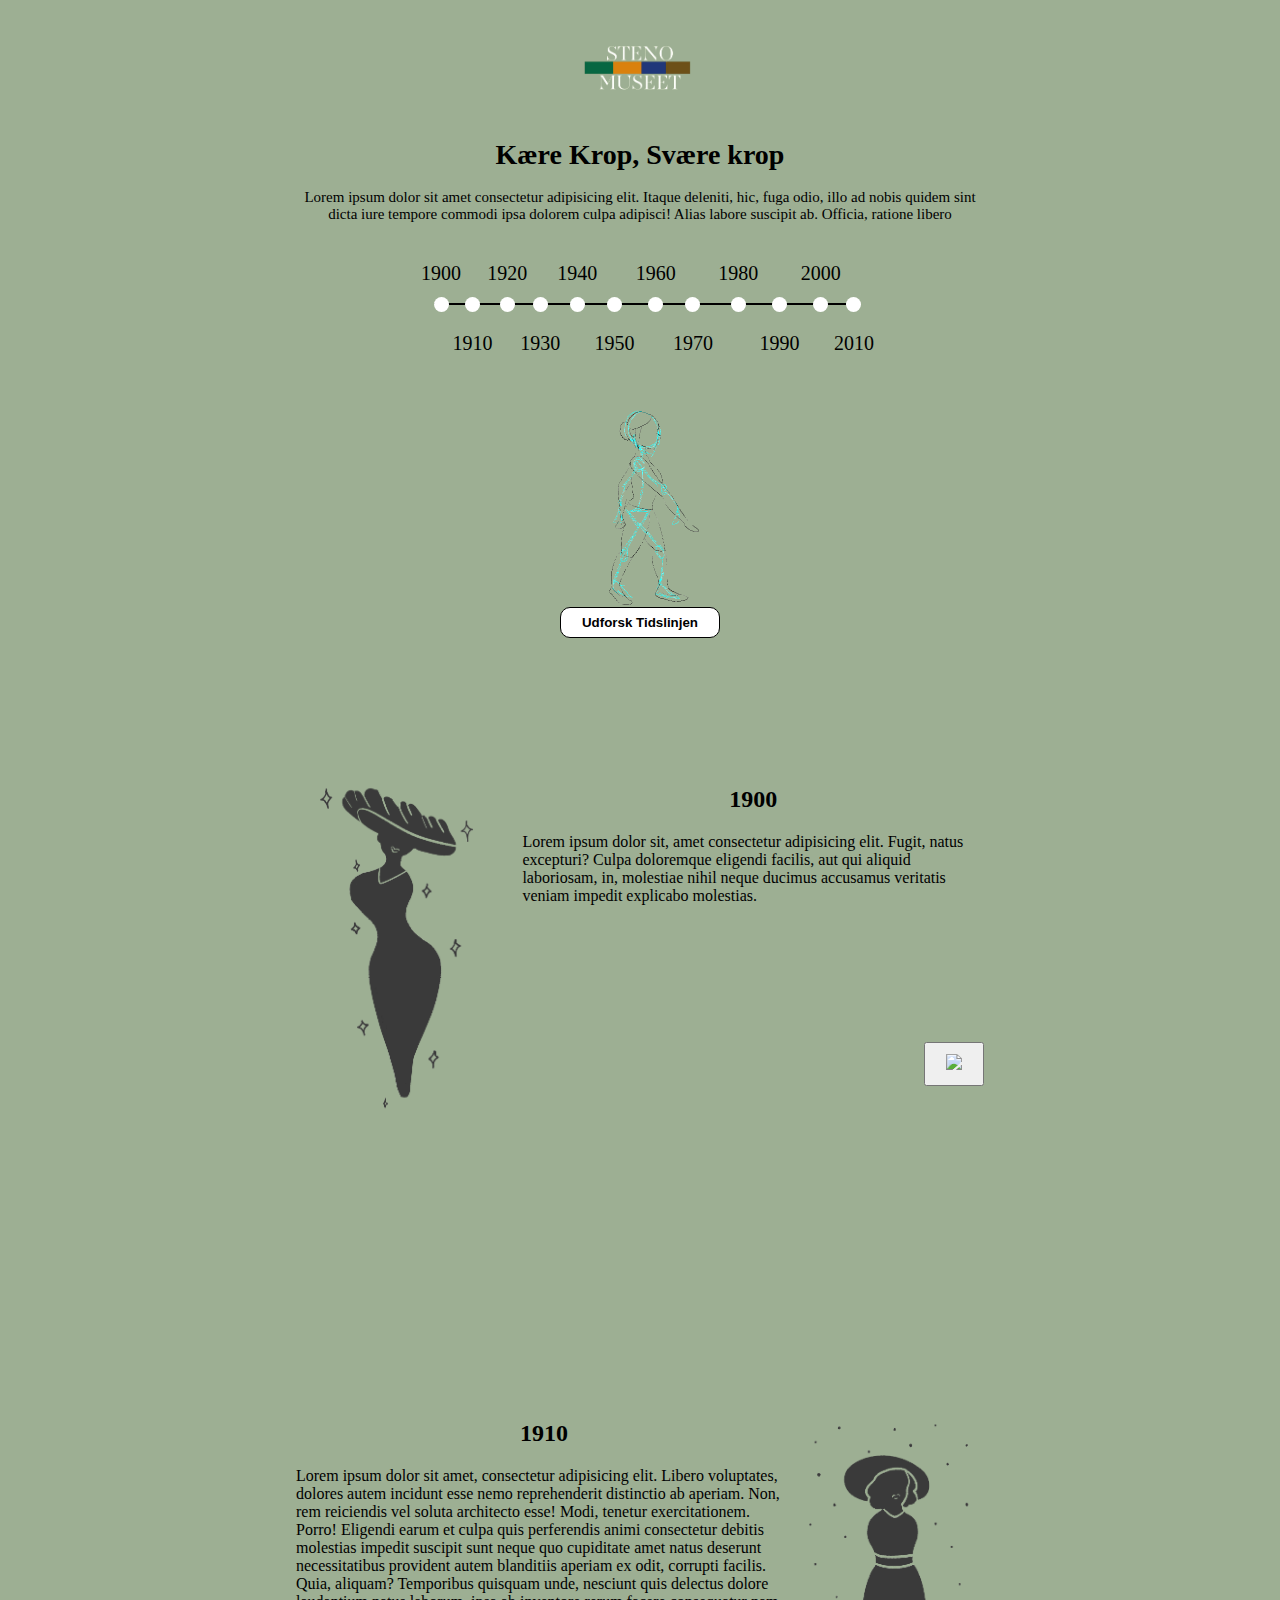
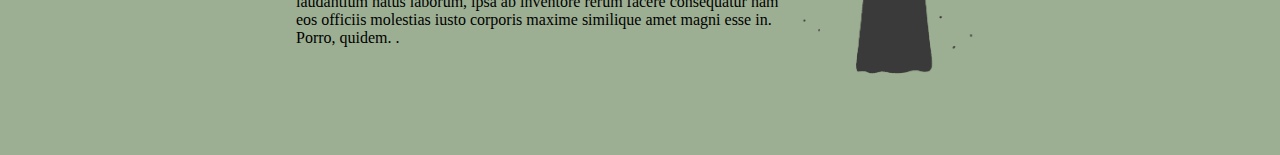
==== Interaktiv storytelling/index.html @ 1b2a59e1 "Add files via upload" ====
<!DOCTYPE html>
<html lang="en">
<head>
    <meta charset="UTF-8">
    <meta name="viewport" content="width=device-width, initial-scale=1.0">
    <link rel="stylesheet" href="style.css">
    <title>Kvindeidealer | Steno Museet </title>
</head>
<body>

    <!-- -->
    <section id="Start">
    <div class="steno-logo">
        <img src="img/Steno-logo-done.png" alt="Steno-Museet">
    </div>

 <div class="overskrift">
        <h1>Kære Krop, Svære krop</h1>
    </div>

    <div class="forord">
        <p>Lorem ipsum dolor sit amet consectetur adipisicing elit. Itaque deleniti, hic, fuga odio, illo ad nobis quidem sint dicta iure tempore commodi ipsa dolorem culpa adipisci! Alias labore suscipit ab.
        Officia, ratione libero
        </p>
    </div>

    <div class="timeline">
        <div class="line"></div>
        <a href="#1910" id="scroll-1910" class="point" data-year="1910"></a>
        <a href="#1920" id="scroll-1920" class="point" data-year="1920"></a>
        <a href="#1930" id="scroll-1930" class="point" data-year="1930"></a>
        <a href="#1940" id="scroll-1940" class="point" data-year="1940"></a>
        <a href="#1950" id="scroll-1950" class="point" data-year="1950"></a>
        <a href="#1900" id="scroll-1900" class="point" data-year="1900"></a>
        <a href="#1970" id="scroll-1970" class="point" data-year="1970"></a>
        <a href="#1980" id="scroll-1980" class="point" data-year="1980"></a>
        <a href="#1990" id="scroll-1990" class="point" data-year="1990"></a>
        <a href="#2000" id="scroll-2000" class="point" data-year="2000"></a>
        <a href="#2010" id="scroll-2010" class="point" data-year="2010"></a>
        <a href="#1960" id="scroll-1960" class="point" data-year="1960"></a>
    </div>
  
    <div class="kvinde">
        <img src="img/bitchwalking.gif" alt="">
    </div>

    <button class="udforsk-tidslinje" href="#1900">Udforsk Tidslinjen</button>
    </section>

<div class="container-1900" id="1900">  
    <div class="img-1900">
<img src="img/silluette_1900_animation.gif">
</div>

<div class="tekst-1900">
        <h2>1900</h2>
        <p>Lorem ipsum dolor sit, amet consectetur adipisicing elit. Fugit, natus excepturi? Culpa doloremque eligendi facilis, aut qui aliquid laboriosam, in, molestiae nihil neque ducimus accusamus veritatis veniam impedit explicabo molestias.</p>
    </div>
</div>

<!-- Knap -->
<div class="sf-knap">
    <button id="sf-popupBtn"><img src="img/"></button>
  </div>
  
    <!-- Popup vindue -->
    <div class="sf-popup" id="sf-popup">
      <div class="sf-popup-content">
        <span class="sf-close" id="sf-closeBtn">&times;</span>
        <p>Er dette udsagn sandt eller falsk?</p>
        <button id="sf-trueBtn">Sandt</button>
        <button id="sf-falseBtn">Falsk</button>
        <p id="sf-statement">Dit svar vil blive vist her.</p>
      </div>
    </div>

    <div class="lottie-container">
        <script src="https://unpkg.com/@lottiefiles/lottie-player@latest/dist/lottie-player.js">
        </script>
        <lottie-player src="https://lottie.host/e1548e8d-93fc-442f-a5ff-e5ebc742e019/BBO3mD6FBd.json"
            background="##080618" speed="1" loop autoplay direction="1" mode="normal"></lottie-player>
    </div>



    <div class="container-1910" id="1910"> 
    <div class="tekst-1910">
        <h2>1910</h2>
    <p>Lorem ipsum dolor sit amet, consectetur adipisicing elit. Libero voluptates, dolores autem incidunt esse nemo reprehenderit distinctio ab aperiam. Non, rem reiciendis vel soluta architecto esse! Modi, tenetur exercitationem. Porro!
    Eligendi earum et culpa quis perferendis animi consectetur debitis molestias impedit suscipit sunt neque quo cupiditate amet natus deserunt necessitatibus provident autem blanditiis aperiam ex odit, corrupti facilis. Quia, aliquam?
    Temporibus quisquam unde, nesciunt quis delectus dolore laudantium natus laborum, ipsa ab inventore rerum facere consequatur nam eos officiis molestias iusto corporis maxime similique amet magni esse in. Porro, quidem.
    .</p>
</div>
    <div class="img-1910">
        <img src="img/silluette_1910_animation.gif">
    </div>
</div>

</body>

<!-- Link til scroll script -->
<script src="scroll.js"></script>

<!-- Link til Sandt eller falsk script -->
<script src="sandtellerfalsk.js"></script>

<!-- Link til Animation scroll-->
<script src="animation-scroll.js"></script>
</html>
---- Interaktiv storytelling/style.css ----
body {
    background-color: #9DAF93;
    padding: 1rem 18rem;
}

.lottie-container {
  display: flex;
  align-items: center;
  justify-content: center;
  margin-top: 5rem;
}

lottie-player {
  width: 85px;
  height: 75px;
  filter: brightness(0);
}

/*Overskrift*/
.overskrift {
    text-align: center;
    font-size: 14px;
}

/*Logo*/
.steno-logo img {
    margin: 0 auto;
    display: block;
    max-width: 8rem;
}

/* Velkomst ord */
.forord {
    text-align: center;
    font-size: 15px;
}

/*Tidslinje Start*/
.timeline {
  width:60%;
  height: 2px; /* Tykkelsen af tidslinjen */
  background-color: black; /* Farven på tidslinjen */
  display: flex;
  align-items: center;
  justify-content: center;
  margin: 5rem auto; /* Centrerer tidslinjen vandret */
  position: relative; /* Til placering af punkter */
}

.line {
  width: 100%;
  height: 100%;
  display: flex;
  justify-content: center;
  align-items: center;
  position: absolute;
  top: 50%;
  transform: translateY(-50%);
}

.point {
  width: 15px; /* Diameteren på punkterne */
  height: 15px;
  background-color: white;
  border-radius: 100%; /* Gør punkterne runde */
  position: absolute;
  top: -1;
}

.point:nth-child(odd)::after {
  content: attr(data-year);
  font-size: 20px;
  position: absolute;
  top: -35px;
  left: 50%;
  transform: translateX(-50%);
  color: black; /* Ændrer farven på årstallet */
}

.point:nth-child(even)::after {
  content: attr(data-year);
  font-size: 20px;
  position: absolute;
  top: 35px;
  left: 50%;
  transform: translateX(-50%);
  color: black; /* Ændrer farven på årstallet */
}

.point:nth-child(7) { left: 0%; }
.point:nth-child(2) { left: 7.6%; }
.point:nth-child(3) { left: 16%; }
.point:nth-child(4) { left: 24%; }
.point:nth-child(5) { left: 33%; }
.point:nth-child(6) { left: 42%; }
.point:nth-child(8) { left: 61%; }
.point:nth-child(9) { left: 72%; }
.point:nth-child(10) { left: 82%; }
.point:nth-child(11) { left: 92%; }
.point:nth-child(12) { left: 100%; }
.point:nth-child(13) { left: 52%; }

/*Tidslinje Slut*/

/*Animeret silloutte*/
.kvinde img {
    display: block;
    margin: -3rem auto;
    max-width: 30rem;
}

/* Udforsk tidslinje knap*/
.udforsk-tidslinje {
    text-align: center;
    border: .5px solid black;
    border-radius: 10px;
    margin: 3rem auto;
    display: block;
    color: black;
    background-color: white;
    padding: 7px;
    width: 10rem;
    font-weight: bold;
}

/*Udforsk tidslinje knap hover effekt*/
.udforsk-tidslinje:hover {
    color: black;
    background-color: rgb(232, 229, 229);
    cursor: pointer;
}

/* 1900 - Start */

.sf-knap {
display: flex;
justify-content: flex-end;
z-index: -1000;
margin-top: -5rem;
}

.sf-knap button {
  padding: 10px 20px;
  font-size: 16px;
}

.sf-popup {
  display: none;
  position: fixed;
  top: 0;
  left: 0;
  width: 100%;
  height: 100%;
  background-color: rgba(0, 0, 0, 0.8);
  z-index: 1;
  justify-content: center;
  align-items: center;
}

#sf-trueBtn, #sf-falseBtn {
  border: 1px solid black;
  border-radius: 10px;
  margin: 1rem;
  background-color: white;
  color: black;
  padding: .5rem;
  cursor: pointer;
}

#sf-trueBtn:hover, #sf-falseBtn:hover {
  background-color: rgb(232, 229, 229);
  color: black;
}

#sf-popup.green {
  background-color: green; /* Stil for grøn baggrundsfarve */
}

#sf-popup.red {
  background-color: red; /* Stil for rød baggrundsfarve */
}

.sf-popup-content {
  padding: 20px;
  border-radius: 5px;
  text-align: center;
  max-width: 40rem;
  display: block;
  margin: 10rem auto 0 auto;
  background-color: #9DAF93;
}

.sf-close {
  position: fixed;
  top: 11rem;
  right: 28rem;
  font-size: 20px;
  cursor: pointer;
}


.container-1900 {
    display: flex;
    margin-top: 8rem;
  }
  
  .img-1900 {
    max-width: 30%;
  }
  
  .tekst-1900 {
    flex: 1;
    margin-left: 20px; /* Afstand mellem billede og tekst */
  }

  .tekst-1900 h2 {
    text-align: center;
  }
  
  /* Justering af billedets størrelse */
  .img-1900 img {
    max-width: 100%;
    height: auto;
  }

/*1900 - Slut */

/*1910 - Start*/

.tekst-1910 h2 {
text-align: center;
}


.container-1910 {
  display: flex;
  margin-top: 10rem;
}

.img-1910 img {
  max-width: 100%;
}

/*1910 - Slut*/
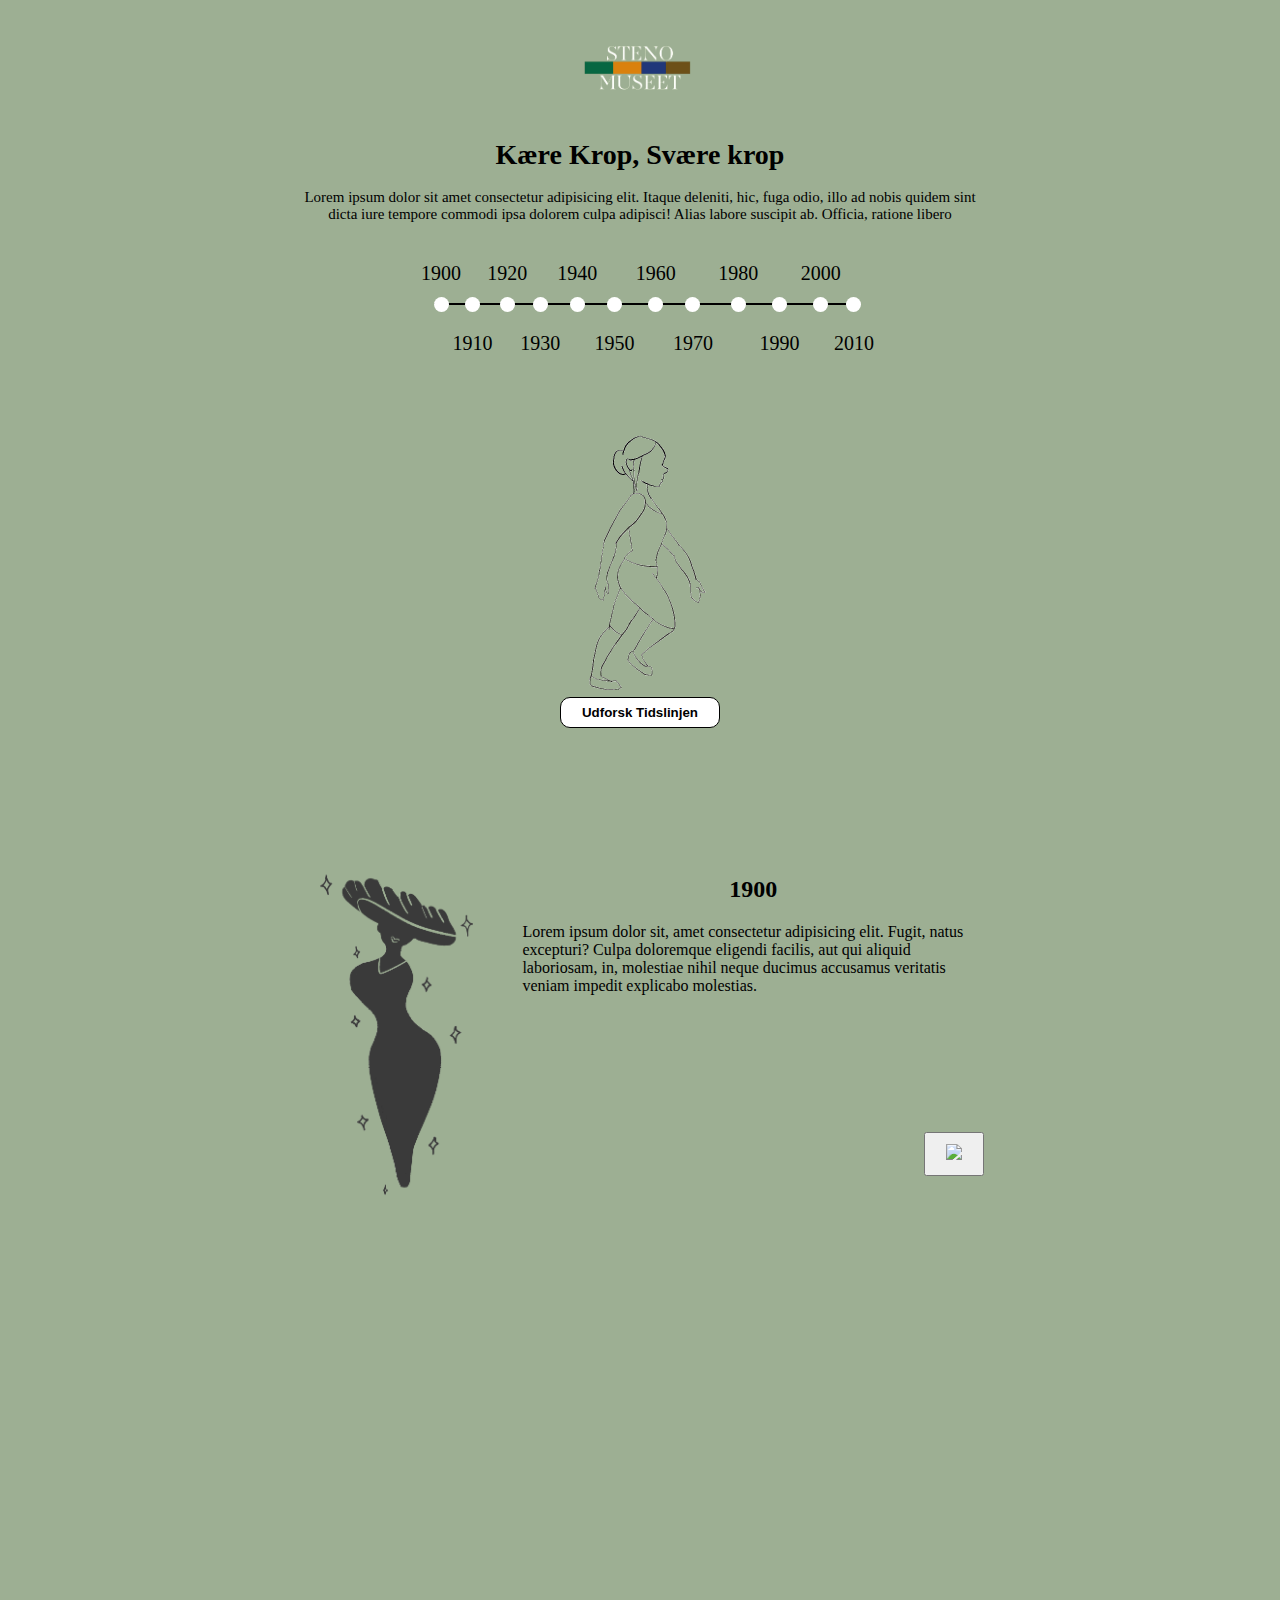
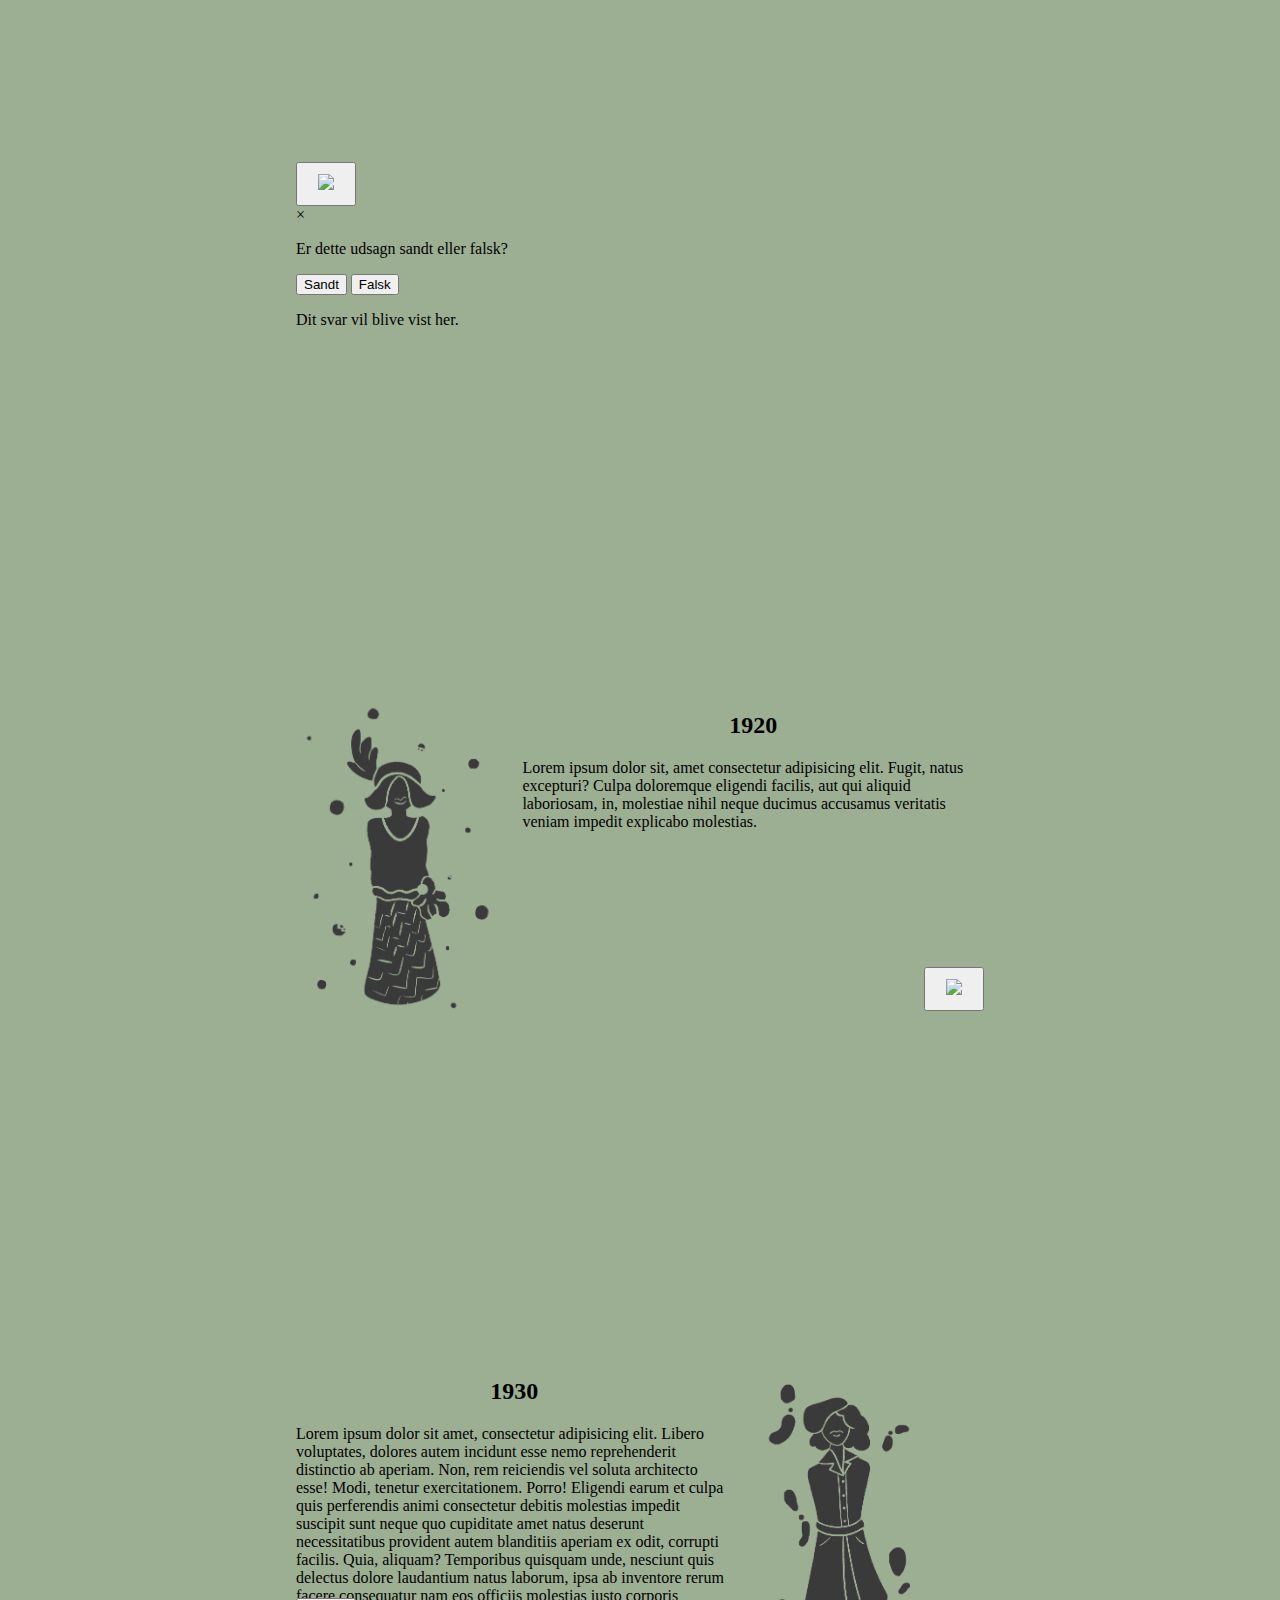
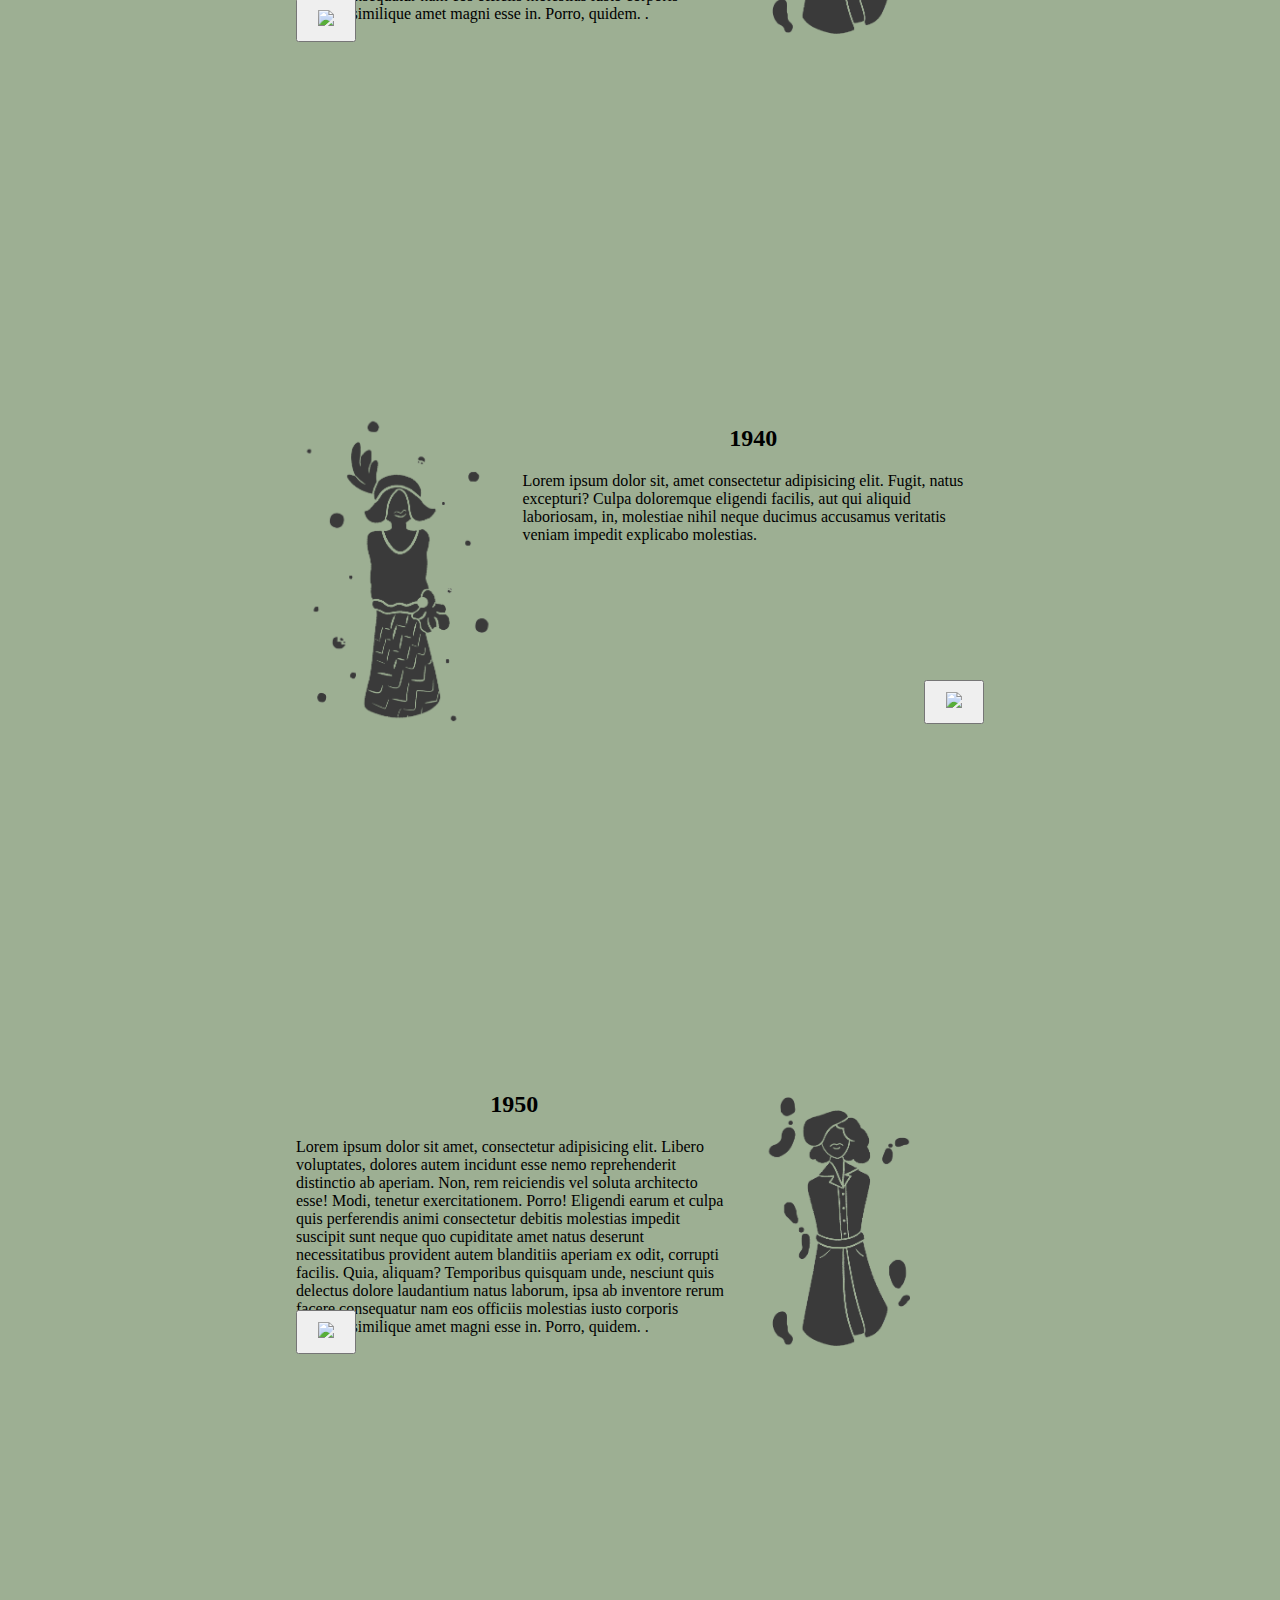
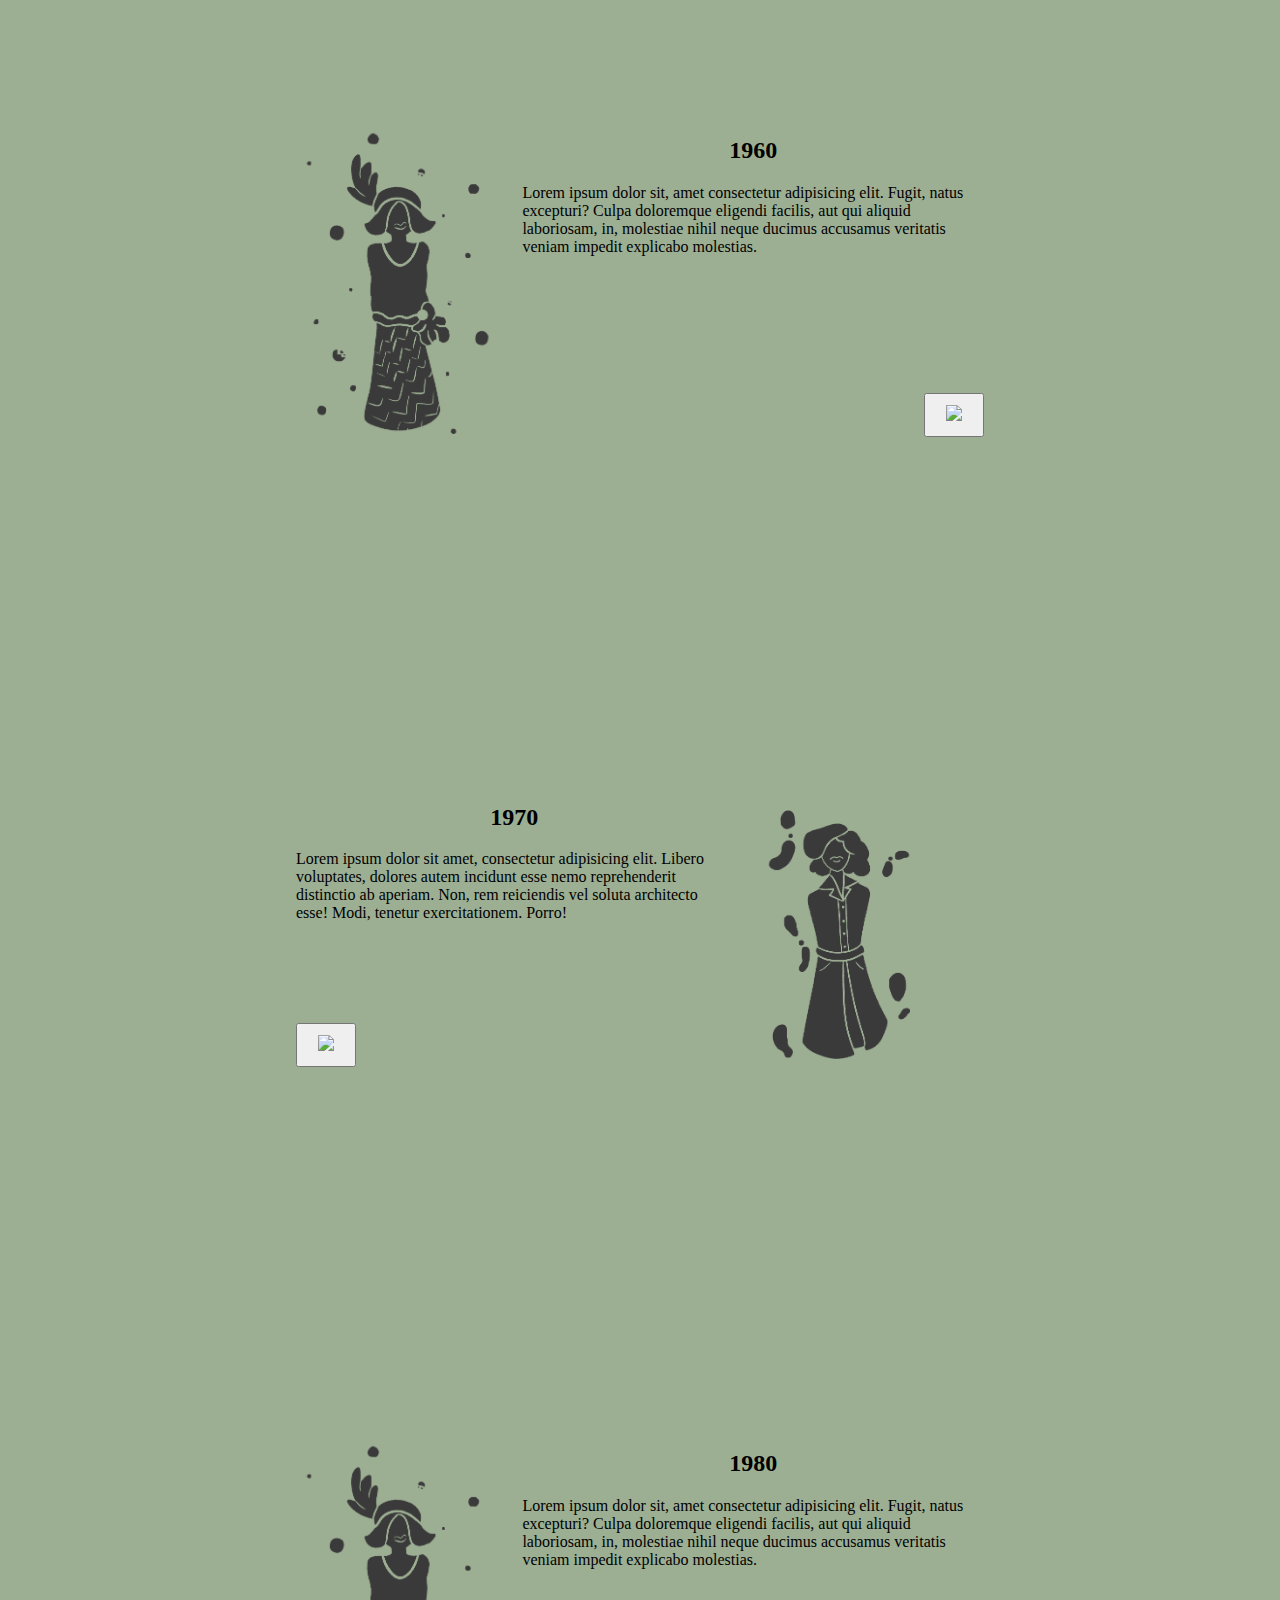
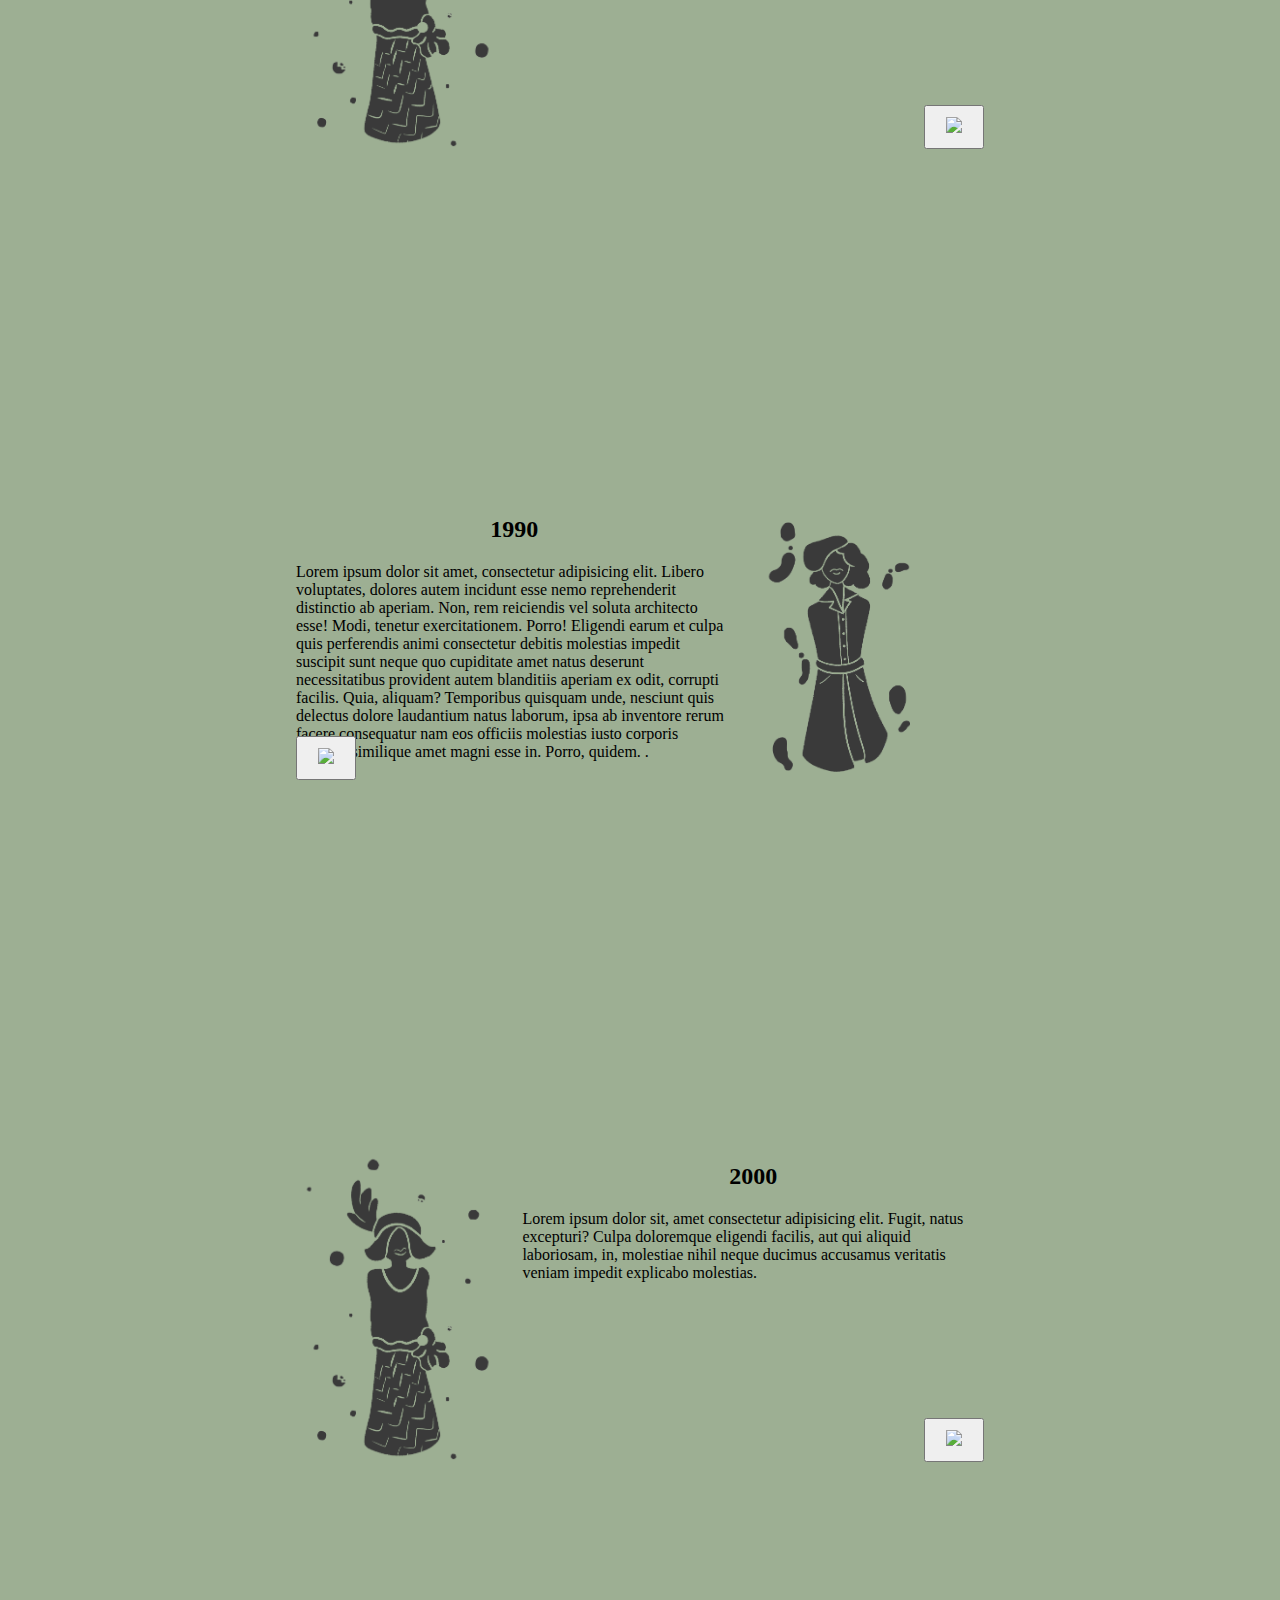
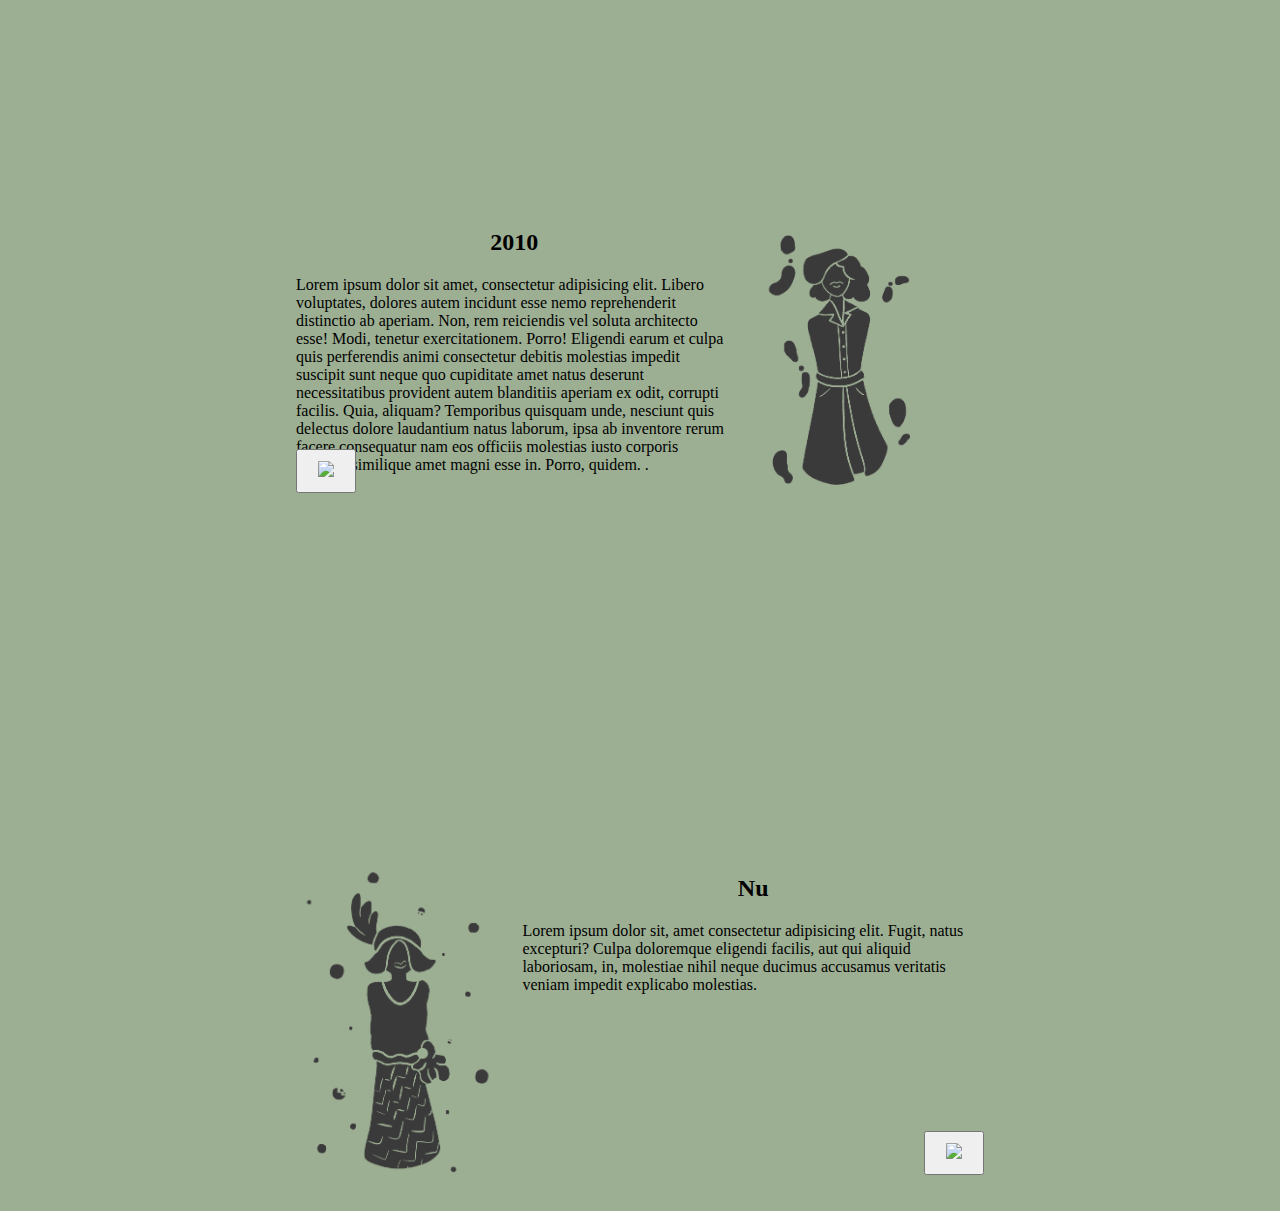
==== commit 2f69e3c3: "Add files via upload" ====
--- a/Interaktiv storytelling/index.html
+++ b/Interaktiv storytelling/index.html
@@ -8,7 +8,7 @@
 </head>
 <body>
 
-    <!-- -->
+    <!-- LOGO, TEKST, OVERSKRIFT START -->
     <section id="Start">
     <div class="steno-logo">
         <img src="img/Steno-logo-done.png" alt="Steno-Museet">
@@ -23,6 +23,11 @@
         Officia, ratione libero
         </p>
     </div>
+    <!-- LOGO, TEKST, OVERSKRIFT SLUT -->
+
+
+
+    <!-- TIDSLINJE START  -->
 
     <div class="timeline">
         <div class="line"></div>
@@ -39,19 +44,31 @@
         <a href="#2010" id="scroll-2010" class="point" data-year="2010"></a>
         <a href="#1960" id="scroll-1960" class="point" data-year="1960"></a>
     </div>
-  
+   <!-- TIDSLINJE SLUT  -->
+
+
+ <!-- ANIMATION OG KNAP START  -->
+
+
+<!-- animation -->
     <div class="kvinde">
-        <img src="img/bitchwalking.gif" alt="">
-    </div>
-
+        <img src="img/animation_steno.gif" alt="">
+    </div>
+<!-- Knap -->
     <button class="udforsk-tidslinje" href="#1900">Udforsk Tidslinjen</button>
     </section>
+
+
+
+ <!-- ANIMATION OG KNAP SLUT  -->
+
+
+ <!-- 1900 AFNSIT START -->
 
 <div class="container-1900" id="1900">  
     <div class="img-1900">
 <img src="img/silluette_1900_animation.gif">
 </div>
-
 <div class="tekst-1900">
         <h2>1900</h2>
         <p>Lorem ipsum dolor sit, amet consectetur adipisicing elit. Fugit, natus excepturi? Culpa doloremque eligendi facilis, aut qui aliquid laboriosam, in, molestiae nihil neque ducimus accusamus veritatis veniam impedit explicabo molestias.</p>
@@ -74,6 +91,7 @@
       </div>
     </div>
 
+    <!-- Scroll down animation -->
     <div class="lottie-container">
         <script src="https://unpkg.com/@lottiefiles/lottie-player@latest/dist/lottie-player.js">
         </script>
@@ -81,9 +99,13 @@
             background="##080618" speed="1" loop autoplay direction="1" mode="normal"></lottie-player>
     </div>
 
-
-
-    <div class="container-1910" id="1910"> 
+<!-- 1900 AFNSIT SLUT -->
+
+
+
+<!-- 1910 AFNSIT START -->
+
+    <div class="container-1910" id="1910">
     <div class="tekst-1910">
         <h2>1910</h2>
     <p>Lorem ipsum dolor sit amet, consectetur adipisicing elit. Libero voluptates, dolores autem incidunt esse nemo reprehenderit distinctio ab aperiam. Non, rem reiciendis vel soluta architecto esse! Modi, tenetur exercitationem. Porro!
@@ -96,7 +118,458 @@
     </div>
 </div>
 
+<!-- Knap -->
+<div class="sf-knap-left">
+    <button id="sf-popupBtn1"><img src="img/"></button>
+  </div>
+  
+    <!-- Popup vindue -->
+    <div class="sf-popup1" id="sf-popup1">
+      <div class="sf-popup-content1">
+        <span class="sf-close1" id="sf-closeBtn1">&times;</span>
+        <p>Er dette udsagn sandt eller falsk?</p>
+        <button id="sf-trueBtn1">Sandt</button>
+        <button id="sf-falseBtn1">Falsk</button>
+        <p id="sf-statement1">Dit svar vil blive vist her.</p>
+      </div>
+    </div>
+
+    <!-- Scroll down animation -->
+     <div class="lottie-container-2">
+        <script src="https://unpkg.com/@lottiefiles/lottie-player@latest/dist/lottie-player.js">
+        </script>
+        <lottie-player src="https://lottie.host/e1548e8d-93fc-442f-a5ff-e5ebc742e019/BBO3mD6FBd.json"
+            background="##080618" speed="1" loop autoplay direction="1" mode="normal"></lottie-player>
+    </div>
+<!-- 1910 AFNSIT SLUT-->
+
+<!-- 1920 Afsnit start -->
+<div class="container-1920" id="1920">  
+    <div class="img-1920">
+<img src="img/silluette_1920_animation.gif">
+</div>
+<div class="tekst-1920">
+        <h2>1920</h2>
+        <p>Lorem ipsum dolor sit, amet consectetur adipisicing elit. Fugit, natus excepturi? Culpa doloremque eligendi facilis, aut qui aliquid laboriosam, in, molestiae nihil neque ducimus accusamus veritatis veniam impedit explicabo molestias.</p>
+    </div>
+</div>
+
+<!-- Knap -->
+<div class="sf-knap">
+    <button id="sf-popupBtn"><img src="img/"></button>
+  </div>
+  
+    <!-- Popup vindue -->
+    <div class="sf-popup" id="sf-popup">
+      <div class="sf-popup-content">
+        <span class="sf-close" id="sf-closeBtn">&times;</span>
+        <p>Er dette udsagn sandt eller falsk?</p>
+        <button id="sf-trueBtn">Sandt</button>
+        <button id="sf-falseBtn">Falsk</button>
+        <p id="sf-statement">Dit svar vil blive vist her.</p>
+      </div>
+    </div>
+
+    <!-- Scroll down animation -->
+    <div class="lottie-container-3">
+        <script src="https://unpkg.com/@lottiefiles/lottie-player@latest/dist/lottie-player.js">
+        </script>
+        <lottie-player src="https://lottie.host/e1548e8d-93fc-442f-a5ff-e5ebc742e019/BBO3mD6FBd.json"
+            background="##080618" speed="1" loop autoplay direction="1" mode="normal"></lottie-player>
+    </div>
+
+
+<!-- 1920 Afsnit slut -->
+
+<!-- 1930 AFNSIT START -->
+
+<div class="container-1930" id="1930"> 
+    <div class="tekst-1930">
+        <h2>1930</h2>
+    <p>Lorem ipsum dolor sit amet, consectetur adipisicing elit. Libero voluptates, dolores autem incidunt esse nemo reprehenderit distinctio ab aperiam. Non, rem reiciendis vel soluta architecto esse! Modi, tenetur exercitationem. Porro!
+    Eligendi earum et culpa quis perferendis animi consectetur debitis molestias impedit suscipit sunt neque quo cupiditate amet natus deserunt necessitatibus provident autem blanditiis aperiam ex odit, corrupti facilis. Quia, aliquam?
+    Temporibus quisquam unde, nesciunt quis delectus dolore laudantium natus laborum, ipsa ab inventore rerum facere consequatur nam eos officiis molestias iusto corporis maxime similique amet magni esse in. Porro, quidem.
+    .</p>
+</div>
+    <div class="img-1930">
+        <img src="img/silluette_1930_animation.gif">
+    </div>
+</div>
+
+<!-- Knap -->
+<div class="sf-knap-left">
+    <button id="sf-popupBtn"><img src="img/"></button>
+  </div>
+  
+    <!-- Popup vindue -->
+    <div class="sf-popup" id="sf-popup">
+      <div class="sf-popup-content">
+        <span class="sf-close" id="sf-closeBtn">&times;</span>
+        <p>Er dette udsagn sandt eller falsk?</p>
+        <button id="sf-trueBtn">Sandt</button>
+        <button id="sf-falseBtn">Falsk</button>
+        <p id="sf-statement">Dit svar vil blive vist her.</p>
+      </div>
+    </div>
+
+    <!-- Scroll down animation -->
+     <div class="lottie-container-4">
+        <script src="https://unpkg.com/@lottiefiles/lottie-player@latest/dist/lottie-player.js">
+        </script>
+        <lottie-player src="https://lottie.host/e1548e8d-93fc-442f-a5ff-e5ebc742e019/BBO3mD6FBd.json"
+            background="##080618" speed="1" loop autoplay direction="1" mode="normal"></lottie-player>
+    </div>
+<!-- 1930 AFNSIT SLUT-->
+
+
+<!-- 1940 Afsnit start-->
+
+<div class="container-1940" id="1940">  
+    <div class="img-1940">
+<img src="img/silluette_1920_animation.gif">
+</div>
+<div class="tekst-1940">
+        <h2>1940</h2>
+        <p>Lorem ipsum dolor sit, amet consectetur adipisicing elit. Fugit, natus excepturi? Culpa doloremque eligendi facilis, aut qui aliquid laboriosam, in, molestiae nihil neque ducimus accusamus veritatis veniam impedit explicabo molestias.</p>
+    </div>
+</div>
+
+<!-- Knap -->
+<div class="sf-knap">
+    <button id="sf-popupBtn"><img src="img/"></button>
+  </div>
+  
+    <!-- Popup vindue -->
+    <div class="sf-popup" id="sf-popup">
+      <div class="sf-popup-content">
+        <span class="sf-close" id="sf-closeBtn">&times;</span>
+        <p>Er dette udsagn sandt eller falsk?</p>
+        <button id="sf-trueBtn">Sandt</button>
+        <button id="sf-falseBtn">Falsk</button>
+        <p id="sf-statement">Dit svar vil blive vist her.</p>
+      </div>
+    </div>
+
+    <!-- Scroll down animation -->
+    <div class="lottie-container-5">
+        <script src="https://unpkg.com/@lottiefiles/lottie-player@latest/dist/lottie-player.js">
+        </script>
+        <lottie-player src="https://lottie.host/e1548e8d-93fc-442f-a5ff-e5ebc742e019/BBO3mD6FBd.json"
+            background="##080618" speed="1" loop autoplay direction="1" mode="normal"></lottie-player>
+    </div>
+
+<!-- 1940 Afsnit slut-->
+
+<!-- 1950 Afsnit start-->
+
+<div class="container-1950" id="1950"> 
+    <div class="tekst-1950">
+        <h2>1950</h2>
+    <p>Lorem ipsum dolor sit amet, consectetur adipisicing elit. Libero voluptates, dolores autem incidunt esse nemo reprehenderit distinctio ab aperiam. Non, rem reiciendis vel soluta architecto esse! Modi, tenetur exercitationem. Porro!
+    Eligendi earum et culpa quis perferendis animi consectetur debitis molestias impedit suscipit sunt neque quo cupiditate amet natus deserunt necessitatibus provident autem blanditiis aperiam ex odit, corrupti facilis. Quia, aliquam?
+    Temporibus quisquam unde, nesciunt quis delectus dolore laudantium natus laborum, ipsa ab inventore rerum facere consequatur nam eos officiis molestias iusto corporis maxime similique amet magni esse in. Porro, quidem.
+    .</p>
+</div>
+    <div class="img-1930">
+        <img src="img/silluette_1930_animation.gif">
+    </div>
+</div>
+
+<!-- Knap -->
+<div class="sf-knap-left">
+    <button id="sf-popupBtn"><img src="img/"></button>
+  </div>
+  
+    <!-- Popup vindue -->
+    <div class="sf-popup" id="sf-popup">
+      <div class="sf-popup-content">
+        <span class="sf-close" id="sf-closeBtn">&times;</span>
+        <p>Er dette udsagn sandt eller falsk?</p>
+        <button id="sf-trueBtn">Sandt</button>
+        <button id="sf-falseBtn">Falsk</button>
+        <p id="sf-statement">Dit svar vil blive vist her.</p>
+      </div>
+    </div>
+
+    <!-- Scroll down animation -->
+     <div class="lottie-container-6">
+        <script src="https://unpkg.com/@lottiefiles/lottie-player@latest/dist/lottie-player.js">
+        </script>
+        <lottie-player src="https://lottie.host/e1548e8d-93fc-442f-a5ff-e5ebc742e019/BBO3mD6FBd.json"
+            background="##080618" speed="1" loop autoplay direction="1" mode="normal"></lottie-player>
+    </div>
+<!-- 1950 Afsnit slut-->
+
+<!-- 1960 Afsnit start-->
+
+<div class="container-1960" id="1960">  
+    <div class="img-1960">
+<img src="img/silluette_1920_animation.gif">
+</div>
+<div class="tekst-1960">
+        <h2>1960</h2>
+        <p>Lorem ipsum dolor sit, amet consectetur adipisicing elit. Fugit, natus excepturi? Culpa doloremque eligendi facilis, aut qui aliquid laboriosam, in, molestiae nihil neque ducimus accusamus veritatis veniam impedit explicabo molestias.</p>
+    </div>
+</div>
+
+<!-- Knap -->
+<div class="sf-knap">
+    <button id="sf-popupBtn"><img src="img/"></button>
+  </div>
+  
+    <!-- Popup vindue -->
+    <div class="sf-popup" id="sf-popup">
+      <div class="sf-popup-content">
+        <span class="sf-close" id="sf-closeBtn">&times;</span>
+        <p>Er dette udsagn sandt eller falsk?</p>
+        <button id="sf-trueBtn">Sandt</button>
+        <button id="sf-falseBtn">Falsk</button>
+        <p id="sf-statement">Dit svar vil blive vist her.</p>
+      </div>
+    </div>
+
+    <!-- Scroll down animation -->
+    <div class="lottie-container-7">
+        <script src="https://unpkg.com/@lottiefiles/lottie-player@latest/dist/lottie-player.js">
+        </script>
+        <lottie-player src="https://lottie.host/e1548e8d-93fc-442f-a5ff-e5ebc742e019/BBO3mD6FBd.json"
+            background="##080618" speed="1" loop autoplay direction="1" mode="normal"></lottie-player>
+    </div>
+
+<!-- 1960 Afsnit slut-->
+
+<!-- 1970 Afsnit start-->
+
+<div class="container-1970" id="1970"> 
+    <div class="tekst-1970">
+        <h2>1970</h2>
+    <p>Lorem ipsum dolor sit amet, consectetur adipisicing elit. Libero voluptates, dolores autem incidunt esse nemo reprehenderit distinctio ab aperiam. Non, rem reiciendis vel soluta architecto esse! Modi, tenetur exercitationem. Porro!
+    </p>
+</div>
+    <div class="img-1970">
+        <img src="img/silluette_1930_animation.gif">
+    </div>
+</div>
+
+<!-- Knap -->
+<div class="sf-knap-left">
+    <button id="sf-popupBtn"><img src="img/"></button>
+  </div>
+  
+    <!-- Popup vindue -->
+    <div class="sf-popup" id="sf-popup">
+      <div class="sf-popup-content">
+        <span class="sf-close" id="sf-closeBtn">&times;</span>
+        <p>Er dette udsagn sandt eller falsk?</p>
+        <button id="sf-trueBtn">Sandt</button>
+        <button id="sf-falseBtn">Falsk</button>
+        <p id="sf-statement">Dit svar vil blive vist her.</p>
+      </div>
+    </div>
+
+    <!-- Scroll down animation -->
+     <div class="lottie-container-8">
+        <script src="https://unpkg.com/@lottiefiles/lottie-player@latest/dist/lottie-player.js">
+        </script>
+        <lottie-player src="https://lottie.host/e1548e8d-93fc-442f-a5ff-e5ebc742e019/BBO3mD6FBd.json"
+            background="##080618" speed="1" loop autoplay direction="1" mode="normal"></lottie-player>
+    </div>
+
+<!-- 1970 Afsnit slut-->
+
+<!-- 1980 Afsnit start-->
+
+<div class="container-1980" id="1980">  
+    <div class="img-1980">
+<img src="img/silluette_1920_animation.gif">
+</div>
+<div class="tekst-1980">
+        <h2>1980</h2>
+        <p>Lorem ipsum dolor sit, amet consectetur adipisicing elit. Fugit, natus excepturi? Culpa doloremque eligendi facilis, aut qui aliquid laboriosam, in, molestiae nihil neque ducimus accusamus veritatis veniam impedit explicabo molestias.</p>
+    </div>
+</div>
+
+<!-- Knap -->
+<div class="sf-knap">
+    <button id="sf-popupBtn"><img src="img/"></button>
+  </div>
+  
+    <!-- Popup vindue -->
+    <div class="sf-popup" id="sf-popup">
+      <div class="sf-popup-content">
+        <span class="sf-close" id="sf-closeBtn">&times;</span>
+        <p>Er dette udsagn sandt eller falsk?</p>
+        <button id="sf-trueBtn">Sandt</button>
+        <button id="sf-falseBtn">Falsk</button>
+        <p id="sf-statement">Dit svar vil blive vist her.</p>
+      </div>
+    </div>
+
+    <!-- Scroll down animation -->
+    <div class="lottie-container-9">
+        <script src="https://unpkg.com/@lottiefiles/lottie-player@latest/dist/lottie-player.js">
+        </script>
+        <lottie-player src="https://lottie.host/e1548e8d-93fc-442f-a5ff-e5ebc742e019/BBO3mD6FBd.json"
+            background="##080618" speed="1" loop autoplay direction="1" mode="normal"></lottie-player>
+    </div>
+
+<!-- 1980 Afsnit slut-->
+
+<!-- 1990 Afsnit start-->
+
+<div class="container-1990" id="1990"> 
+    <div class="tekst-1990">
+        <h2>1990</h2>
+    <p>Lorem ipsum dolor sit amet, consectetur adipisicing elit. Libero voluptates, dolores autem incidunt esse nemo reprehenderit distinctio ab aperiam. Non, rem reiciendis vel soluta architecto esse! Modi, tenetur exercitationem. Porro!
+    Eligendi earum et culpa quis perferendis animi consectetur debitis molestias impedit suscipit sunt neque quo cupiditate amet natus deserunt necessitatibus provident autem blanditiis aperiam ex odit, corrupti facilis. Quia, aliquam?
+    Temporibus quisquam unde, nesciunt quis delectus dolore laudantium natus laborum, ipsa ab inventore rerum facere consequatur nam eos officiis molestias iusto corporis maxime similique amet magni esse in. Porro, quidem.
+    .</p>
+</div>
+    <div class="img-1990">
+        <img src="img/silluette_1930_animation.gif">
+    </div>
+</div>
+
+<!-- Knap -->
+<div class="sf-knap-left">
+    <button id="sf-popupBtn"><img src="img/"></button>
+  </div>
+  
+    <!-- Popup vindue -->
+    <div class="sf-popup" id="sf-popup">
+      <div class="sf-popup-content">
+        <span class="sf-close" id="sf-closeBtn">&times;</span>
+        <p>Er dette udsagn sandt eller falsk?</p>
+        <button id="sf-trueBtn">Sandt</button>
+        <button id="sf-falseBtn">Falsk</button>
+        <p id="sf-statement">Dit svar vil blive vist her.</p>
+      </div>
+    </div>
+
+    <!-- Scroll down animation -->
+     <div class="lottie-container-10">
+        <script src="https://unpkg.com/@lottiefiles/lottie-player@latest/dist/lottie-player.js">
+        </script>
+        <lottie-player src="https://lottie.host/e1548e8d-93fc-442f-a5ff-e5ebc742e019/BBO3mD6FBd.json"
+            background="##080618" speed="1" loop autoplay direction="1" mode="normal"></lottie-player>
+    </div>
+
+<!-- 1990 Afsnit slut-->
+
+<!-- 2000 Afsnit start-->
+
+<div class="container-2000" id="2000">  
+    <div class="img-2000">
+<img src="img/silluette_1920_animation.gif">
+</div>
+<div class="tekst-2000">
+        <h2>2000</h2>
+        <p>Lorem ipsum dolor sit, amet consectetur adipisicing elit. Fugit, natus excepturi? Culpa doloremque eligendi facilis, aut qui aliquid laboriosam, in, molestiae nihil neque ducimus accusamus veritatis veniam impedit explicabo molestias.</p>
+    </div>
+</div>
+
+<!-- Knap -->
+<div class="sf-knap">
+    <button id="sf-popupBtn"><img src="img/"></button>
+  </div>
+  
+    <!-- Popup vindue -->
+    <div class="sf-popup" id="sf-popup">
+      <div class="sf-popup-content">
+        <span class="sf-close" id="sf-closeBtn">&times;</span>
+        <p>Er dette udsagn sandt eller falsk?</p>
+        <button id="sf-trueBtn">Sandt</button>
+        <button id="sf-falseBtn">Falsk</button>
+        <p id="sf-statement">Dit svar vil blive vist her.</p>
+      </div>
+    </div>
+
+    <!-- Scroll down animation -->
+    <div class="lottie-container-11">
+        <script src="https://unpkg.com/@lottiefiles/lottie-player@latest/dist/lottie-player.js">
+        </script>
+        <lottie-player src="https://lottie.host/e1548e8d-93fc-442f-a5ff-e5ebc742e019/BBO3mD6FBd.json"
+            background="##080618" speed="1" loop autoplay direction="1" mode="normal"></lottie-player>
+    </div>
+
+<!-- 2000 Afsnit slut-->
+
+<!-- 2010 Afsnit start-->
+
+<div class="container-2010" id="2010"> 
+    <div class="tekst-2010">
+        <h2>2010</h2>
+    <p>Lorem ipsum dolor sit amet, consectetur adipisicing elit. Libero voluptates, dolores autem incidunt esse nemo reprehenderit distinctio ab aperiam. Non, rem reiciendis vel soluta architecto esse! Modi, tenetur exercitationem. Porro!
+    Eligendi earum et culpa quis perferendis animi consectetur debitis molestias impedit suscipit sunt neque quo cupiditate amet natus deserunt necessitatibus provident autem blanditiis aperiam ex odit, corrupti facilis. Quia, aliquam?
+    Temporibus quisquam unde, nesciunt quis delectus dolore laudantium natus laborum, ipsa ab inventore rerum facere consequatur nam eos officiis molestias iusto corporis maxime similique amet magni esse in. Porro, quidem.
+    .</p>
+</div>
+    <div class="img-2010">
+        <img src="img/silluette_1930_animation.gif">
+    </div>
+</div>
+
+<!-- Knap -->
+<div class="sf-knap-left">
+    <button id="sf-popupBtn"><img src="img/"></button>
+  </div>
+  
+    <!-- Popup vindue -->
+    <div class="sf-popup" id="sf-popup">
+      <div class="sf-popup-content">
+        <span class="sf-close" id="sf-closeBtn">&times;</span>
+        <p>Er dette udsagn sandt eller falsk?</p>
+        <button id="sf-trueBtn">Sandt</button>
+        <button id="sf-falseBtn">Falsk</button>
+        <p id="sf-statement">Dit svar vil blive vist her.</p>
+      </div>
+    </div>
+
+    <!-- Scroll down animation -->
+     <div class="lottie-container-12">
+        <script src="https://unpkg.com/@lottiefiles/lottie-player@latest/dist/lottie-player.js">
+        </script>
+        <lottie-player src="https://lottie.host/e1548e8d-93fc-442f-a5ff-e5ebc742e019/BBO3mD6FBd.json"
+            background="##080618" speed="1" loop autoplay direction="1" mode="normal"></lottie-player>
+    </div>
+
+<!-- 2010 Afsnit slut-->
+
+<!-- nu Afsnit start-->
+
+<div class="container-nu" id="nu">  
+    <div class="img-nu">
+<img src="img/silluette_1920_animation.gif">
+</div>
+<div class="tekst-nu">
+        <h2>Nu</h2>
+        <p>Lorem ipsum dolor sit, amet consectetur adipisicing elit. Fugit, natus excepturi? Culpa doloremque eligendi facilis, aut qui aliquid laboriosam, in, molestiae nihil neque ducimus accusamus veritatis veniam impedit explicabo molestias.</p>
+    </div>
+</div>
+
+<!-- Knap -->
+<div class="sf-knap">
+    <button id="sf-popupBtn"><img src="img/"></button>
+  </div>
+  
+    <!-- Popup vindue -->
+    <div class="sf-popup" id="sf-popup">
+      <div class="sf-popup-content">
+        <span class="sf-close" id="sf-closeBtn">&times;</span>
+        <p>Er dette udsagn sandt eller falsk?</p>
+        <button id="sf-trueBtn">Sandt</button>
+        <button id="sf-falseBtn">Falsk</button>
+        <p id="sf-statement">Dit svar vil blive vist her.</p>
+      </div>
+    </div>
+
+<!-- nu Afsnit slut-->
+
+
 </body>
+
+
+<!-- JavaScript Links-->
 
 <!-- Link til scroll script -->
 <script src="scroll.js"></script>
@@ -106,4 +579,6 @@
 
 <!-- Link til Animation scroll-->
 <script src="animation-scroll.js"></script>
+
+<script src="fade.js"></script>
 </html>--- a/Interaktiv storytelling/style.css
+++ b/Interaktiv storytelling/style.css
@@ -3,11 +3,27 @@
     padding: 1rem 18rem;
 }
 
-.lottie-container {
+/* Scroll ned animation */
+/*Der er lavet 12 af dem så JavaScript kan gå ned og tage fat i den rigtige div, til at scrool ned */
+.lottie-container, 
+.lottie-container-2,
+.lottie-container-3, 
+.lottie-container-4, 
+.lottie-container-5,
+.lottie-container-6,
+.lottie-container-7,
+.lottie-container-8,
+.lottie-container-9,
+.lottie-container-10,
+.lottie-container-11,
+.lottie-container-12,
+.lottie-container-13 {
   display: flex;
   align-items: center;
   justify-content: center;
-  margin-top: 5rem;
+  margin: 10rem auto 0;
+  cursor: pointer;
+  width: 10%;
 }
 
 lottie-player {
@@ -106,7 +122,7 @@
 .kvinde img {
     display: block;
     margin: -3rem auto;
-    max-width: 30rem;
+    max-width: 40rem;
 }
 
 /* Udforsk tidslinje knap*/
@@ -132,6 +148,9 @@
 
 /* 1900 - Start */
 
+/*Sandt eller falsk knap*/
+
+/* Knap i højre side*/
 .sf-knap {
 display: flex;
 justify-content: flex-end;
@@ -198,47 +217,137 @@
   cursor: pointer;
 }
 
-
-.container-1900 {
+/* Knap i venstre side */
+
+.sf-knap-left {
+  display: flex;
+  justify-content: flex-start;
+  z-index: -1000;
+  margin-top: -5rem;
+  }
+  
+  .sf-knap-left button {
+    padding: 10px 20px;
+    font-size: 16px;
+  }
+
+/*Styling til når silluette er til venstre*/
+
+.container-1900, 
+.container-1920, 
+.container-1940, 
+.container-1960, 
+.container-1980, 
+.container-2000, 
+.container-nu {
     display: flex;
     margin-top: 8rem;
   }
   
-  .img-1900 {
+  .img-1900, 
+  .img-1920,
+  .img-1940,
+  .img-1960,
+  .img-1980,
+  .img-2000,
+  .img-nu {
     max-width: 30%;
   }
   
-  .tekst-1900 {
-    flex: 1;
-    margin-left: 20px; /* Afstand mellem billede og tekst */
-  }
-
-  .tekst-1900 h2 {
+  .tekst-1900,
+  .tekst-1920,
+  .tekst-1940,
+  .tekst-1960,
+  .tekst-1980,
+  .tekst-2000,
+  .tekst-nu {
+    margin-left: 20px;
+    width: 200rem;
+  }
+
+  .tekst-1900 h2, 
+  .tekst-1920 h2,
+  .tekst-1940 h2,
+  .tekst-1960 h2,
+  .tekst-1980 h2,
+  .tekst-2000 h2,
+  .tekst-nu h2 {
     text-align: center;
   }
   
-  /* Justering af billedets størrelse */
-  .img-1900 img {
+
+  .img-1900 img,
+  .img-1920 img,
+  .img-1940 img,
+  .img-1960 img,
+  .img-1980 img,
+  .img-2000 img,
+  .img-nu img {
     max-width: 100%;
     height: auto;
   }
 
-/*1900 - Slut */
-
-/*1910 - Start*/
-
-.tekst-1910 h2 {
+
+
+/*Styling til når silluette er til højre*/
+
+.tekst-1910 h2, 
+.tekst-1930 h2,
+.tekst-1950 h2,
+.tekst-1970 h2,
+.tekst-1990 h2,
+.tekst-2010 h2 {
 text-align: center;
 }
 
-
-.container-1910 {
-  display: flex;
-  margin-top: 10rem;
-}
-
-.img-1910 img {
-  max-width: 100%;
-}
-
-/*1910 - Slut*/+.tekst-1910, 
+.tekst-1930,
+.tekst-1950,
+.tekst-1970,
+.tekst-1990,
+.tekst-2010 {
+  margin-right: 20px;
+  width: 200rem;
+}
+
+.container-1910, 
+.container-1930,
+.container-1950,
+.container-1970,
+.container-1990,
+.container-2010 {
+  display: flex;
+  margin-top: 7rem;
+}
+
+.img-1910 img, 
+.img-1930 img,
+.img-1950 img,
+.img-1970 img,
+.img-1990 img,
+.img-2010 img {
+  max-width: 80%;
+  height: auto;
+}
+
+
+
+/*fade in*/
+
+.container-1910, .img-1910, .tekst-1910 {
+  opacity: 0;
+  transition: opacity 0.5s ease-in-out; /* Tilføj en overgangseffekt */
+}
+.container-1910.fade-in, .img-1910.fade-in, .tekst-1910.fade-in {
+  opacity: 1;
+}
+
+
+/*baggrundsfarve skifte*/
+body {
+  background-color: #9DAF93; /* Grøn baggrundsfarve */
+  transition: background-color 0.5s ease-in-out; /* Tilføj en overgangseffekt */
+}
+body.fade-in {
+  background-color: #9EBBB7; /* Ændre baggrundsfarven til hvid */
+}